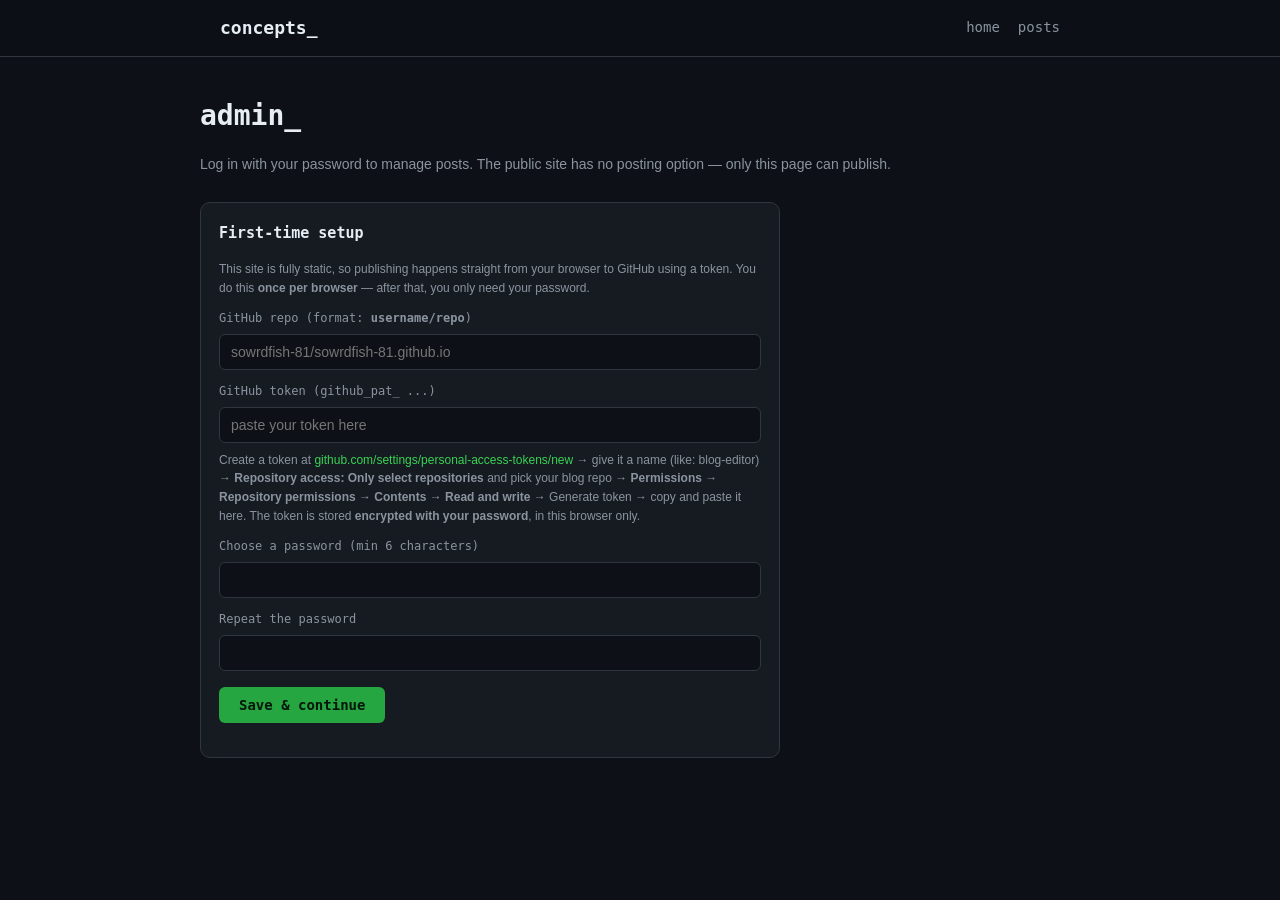
==== admin/index.html @ 2be6aa6a "admin at /admin with password login, edit+delete posts, english ui, bug fixes" ====
<!DOCTYPE html>
<html lang="en">
<head>
<meta charset="UTF-8">
<meta name="viewport" content="width=device-width, initial-scale=1.0">
<title>admin — concepts_</title>
<meta name="robots" content="noindex, nofollow">
<link rel="icon" href="data:image/svg+xml,%3Csvg xmlns='http://www.w3.org/2000/svg' viewBox='0 0 16 16'%3E%3Crect width='16' height='16' rx='3' fill='%230d1117'/%3E%3Crect x='2' y='2' width='5' height='5' fill='%2339d353'/%3E%3Crect x='9' y='2' width='5' height='5' fill='%2326a641'/%3E%3Crect x='2' y='9' width='5' height='5' fill='%23006d32'/%3E%3Crect x='9' y='9' width='5' height='5' fill='%230e4429'/%3E%3C/svg%3E">
<link rel="stylesheet" href="../style.css">
</head>
<body>

<header class="nav">
  <div class="wrap">
    <a class="logo" href="../index.html">concepts_</a>
    <nav>
      <a href="../index.html">home</a>
      <a href="../index.html#posts">posts</a>
    </nav>
  </div>
</header>

<main class="wrap editor">
  <h1>admin_</h1>
  <p class="sub">Log in with your password to manage posts. The public site has no posting option — only this page can publish.</p>

  <!-- ============ LOGIN ============ -->
  <div class="card" id="login-card" style="display:none; max-width:440px">
    <h3 class="auth-head">
      <svg width="15" height="15" viewBox="0 0 16 16" fill="currentColor" aria-hidden="true"><path d="M4 4a4 4 0 0 1 8 0v2h.25c.97 0 1.75.78 1.75 1.75v5.5A1.75 1.75 0 0 1 12.25 15h-8.5A1.75 1.75 0 0 1 2 13.25v-5.5C2 6.78 2.78 6 3.75 6H4V4Zm6.5 0v2h-5V4a2.5 2.5 0 0 1 5 0Z"/></svg>
      Login
    </h3>
    <label>Password</label>
    <input type="password" id="login-pass" placeholder="your admin password">
    <p style="margin-top:16px">
      <button class="primary" id="btn-unlock">Unlock</button>
    </p>
    <div class="status" id="login-status"></div>
    <p class="hint">Forgot your password? <a href="#" id="reset-vault">Reset admin</a> — you will have to paste your GitHub token once more.</p>
  </div>

  <!-- ============ FIRST-TIME SETUP ============ -->
  <div class="card" id="setup-card" style="display:none; max-width:580px">
    <h3>First-time setup</h3>
    <p class="hint" style="margin-top:0">This site is fully static, so publishing happens straight from your browser to GitHub using a token. You do this <b>once per browser</b> — after that, you only need your password.</p>
    <label>GitHub repo (format: <b>username/repo</b>)</label>
    <input type="text" id="su-repo" placeholder="sowrdfish-81/sowrdfish-81.github.io">
    <label>GitHub token (github_pat_ ...)</label>
    <input type="password" id="su-token" placeholder="paste your token here">
    <p class="hint">
      Create a token at <a href="https://github.com/settings/personal-access-tokens/new" target="_blank" rel="noopener">github.com/settings/personal-access-tokens/new</a> &rarr;
      give it a name (like: blog-editor) &rarr; <b>Repository access: Only select repositories</b> and pick your blog repo &rarr;
      <b>Permissions &rarr; Repository permissions &rarr; Contents &rarr; Read and write</b> &rarr; Generate token &rarr; copy and paste it here.
      The token is stored <b>encrypted with your password</b>, in this browser only.
    </p>
    <label>Choose a password (min 6 characters)</label>
    <input type="password" id="su-pass">
    <label>Repeat the password</label>
    <input type="password" id="su-pass2">
    <p style="margin-top:16px">
      <button class="primary" id="btn-setup">Save &amp; continue</button>
    </p>
    <div class="status" id="setup-status"></div>
  </div>

  <!-- ============ EDITOR (after login) ============ -->
  <div id="editor-ui" style="display:none">
    <p class="hint" style="margin:-14px 0 20px">
      connected to <b id="who-repo"></b> &middot; <a href="#" id="btn-lock">Lock</a>
    </p>

    <div class="editing-note" id="editing-note">
      <span>Editing: <b id="editing-title"></b></span>
      <button class="ghost" id="btn-cancel-edit">cancel</button>
    </div>

    <div class="tabs">
      <button class="tab active" data-tab="tab-post">New post</button>
      <button class="tab" data-tab="tab-practice">Practice log</button>
      <button class="tab" data-tab="tab-manage">All posts</button>
    </div>

    <!-- TAB: NEW POST -->
    <div id="tab-post">
      <div class="card">
        <div class="row">
          <div>
            <label>Title</label>
            <input type="text" id="p-title" placeholder="for example: Sliding Window Technique">
          </div>
          <div style="max-width:180px">
            <label>Date</label>
            <input type="date" id="p-date">
          </div>
        </div>
        <label>Tags (separate with commas)</label>
        <input type="text" id="p-tags" placeholder="arrays, sliding-window">
        <label>What you learned (markdown works: ## heading, **bold**, `code`, - list, ``` code block ```)</label>
        <textarea id="p-body" placeholder="Today I learned Sliding Window...

## Main idea

...

## Code

&#96;&#96;&#96;cpp
int sum = 0, l = 0;
for (int r = 0; r &lt; n; r++) {
    sum += a[r];
    while (sum &gt; k) sum -= a[l++];
    // window [l..r] is valid
}
&#96;&#96;&#96;

## Mistakes I made
..."></textarea>
        <p>
          <label style="display:inline-flex;align-items:center;gap:8px;margin:14px 0 0;cursor:pointer">
            <input type="checkbox" id="p-preview" style="width:auto"> show live preview
          </label>
        </p>
        <div class="preview-box md-body" id="p-preview-box"></div>
        <p style="margin-top:16px">
          <button class="primary" id="btn-publish">Publish</button>
          <button class="ghost" id="btn-clear-post">Clear</button>
        </p>
        <div class="status" id="post-status"></div>
      </div>
    </div>

    <!-- TAB: PRACTICE LOG -->
    <div id="tab-practice" style="display:none">
      <div class="card">
        <h3>Practice log — problems solved without writing a post</h3>
        <p class="hint" style="margin-top:0">This makes a green box on the heatmap. Writing a post already makes that day green — no need to log those days again.</p>
        <div class="row">
          <div>
            <label>Date</label>
            <input type="date" id="a-date">
          </div>
          <div>
            <label>Problems solved</label>
            <input type="number" id="a-count" min="1" value="1">
          </div>
        </div>
        <p style="margin-top:16px">
          <button class="primary" id="btn-log">Log it</button>
        </p>
        <div class="status" id="log-status"></div>
      </div>
    </div>

    <!-- TAB: ALL POSTS -->
    <div id="tab-manage" style="display:none">
      <div class="card">
        <h3>All posts</h3>
        <div id="mgr-list"><p class="mgr-meta">loading...</p></div>
        <div class="status" id="mgr-status"></div>
      </div>
    </div>
  </div>
</main>

<script src="../app.js"></script>
<script src="../github.js"></script>
<script>
  const $ = id => document.getElementById(id);

  // ---------- crypto vault: token encrypted with the password ----------
  const b64u = bytes => btoa(String.fromCharCode(...new Uint8Array(bytes)));
  const unb64u = s => new Uint8Array([...atob(s)].map(c => c.charCodeAt(0)));

  async function deriveKey(pass, salt) {
    const km = await crypto.subtle.importKey("raw", new TextEncoder().encode(pass), "PBKDF2", false, ["deriveKey"]);
    return crypto.subtle.deriveKey(
      { name: "PBKDF2", salt, iterations: 150000, hash: "SHA-256" },
      km, { name: "AES-GCM", length: 256 }, false, ["encrypt", "decrypt"]);
  }
  async function makeVault(pass, token) {
    const salt = crypto.getRandomValues(new Uint8Array(16));
    const iv = crypto.getRandomValues(new Uint8Array(12));
    const key = await deriveKey(pass, salt);
    const ct = await crypto.subtle.encrypt({ name: "AES-GCM", iv }, key, new TextEncoder().encode(token));
    return b64u(salt) + "." + b64u(iv) + "." + b64u(ct);
  }
  async function openVault(pass) {
    const blob = localStorage.getItem("cb_vault");
    if (!blob) throw new Error("no vault");
    const [s, i, c] = blob.split(".");
    const key = await deriveKey(pass, unb64u(s));
    const pt = await crypto.subtle.decrypt({ name: "AES-GCM", iv: unb64u(i) }, key, unb64u(c));
    return new TextDecoder().decode(pt);
  }

  // ---------- helpers ----------
  const todayStr = () => {
    const d = new Date();
    return d.getFullYear() + "-" + String(d.getMonth() + 1).padStart(2, "0") + "-" + String(d.getDate()).padStart(2, "0");
  };
  function guessRepo() {
    const h = location.hostname;
    if (h.endsWith(".github.io")) {
      const owner = h.replace(/\.github\.io$/, "");
      const seg = location.pathname.split("/").filter(Boolean)[0];
      // project pages: https://owner.github.io/<repo>/  (ignore file paths and the admin folder)
      if (seg && !seg.includes(".") && seg !== "admin") return owner + "/" + seg;
      return owner + "/" + owner;
    }
    return "";
  }
  function show(which) {
    $("login-card").style.display = which === "login" ? "" : "none";
    $("setup-card").style.display = which === "setup" ? "" : "none";
    $("editor-ui").style.display = which === "editor" ? "" : "none";
  }
  function enterEditor(token) {
    GH.setSessionToken(token);
    sessionStorage.setItem("cb_tok", token);
    $("who-repo").textContent = GH.repo();
    show("editor");
    loadManager();
  }
  function setEditing(edit) {
    window._editing = edit;
    $("editing-note").style.display = edit ? "flex" : "none";
    $("editing-title").textContent = edit ? edit.title : "";
    $("btn-publish").textContent = edit ? "Save changes" : "Publish";
  }
  function clearForm() {
    $("p-title").value = ""; $("p-tags").value = ""; $("p-body").value = "";
    $("p-preview-box").innerHTML = ""; $("p-preview").checked = false;
    $("post-status").textContent = "";
    setEditing(null);
  }

  // ---------- boot ----------
  (async function boot() {
    $("p-date").value = todayStr();
    $("a-date").value = todayStr();
    if (!localStorage.getItem("cb_repo")) {
      const guess = guessRepo();
      if (guess) localStorage.setItem("cb_repo", guess);
    }
    $("su-repo").value = GH.repo();
    if (localStorage.getItem("cb_vault")) {
      const tok = sessionStorage.getItem("cb_tok");
      if (tok) enterEditor(tok); else show("login");
    } else {
      show("setup");
    }
  })();

  // ---------- tabs ----------
  document.querySelectorAll(".tab").forEach(btn => {
    btn.addEventListener("click", () => {
      document.querySelectorAll(".tab").forEach(b => b.classList.remove("active"));
      btn.classList.add("active");
      for (const t of ["tab-post", "tab-practice", "tab-manage"]) $(t).style.display = (t === btn.dataset.tab) ? "" : "none";
      if (btn.dataset.tab === "tab-manage") loadManager();
    });
  });

  // ---------- login ----------
  $("btn-unlock").addEventListener("click", async () => {
    const st = $("login-status");
    const pass = $("login-pass").value;
    if (!pass) { st.className = "status err"; st.textContent = "Enter your password."; return; }
    st.className = "status"; st.textContent = "Unlocking...";
    try {
      const token = await openVault(pass);
      $("login-pass").value = "";
      enterEditor(token);
    } catch (e) {
      st.className = "status err";
      st.textContent = "Wrong password.";
    }
  });
  $("login-pass").addEventListener("keydown", e => { if (e.key === "Enter") $("btn-unlock").click(); });

  $("reset-vault").addEventListener("click", e => {
    e.preventDefault();
    if (!confirm("Reset admin? The saved token will be deleted and you will have to paste it again.")) return;
    localStorage.removeItem("cb_vault");
    sessionStorage.removeItem("cb_tok");
    GH.setSessionToken("");
    $("su-repo").value = GH.repo();
    show("setup");
  });

  // ---------- first-time setup ----------
  $("btn-setup").addEventListener("click", async () => {
    const st = $("setup-status");
    const repo = $("su-repo").value, token = $("su-token").value.trim();
    const p1 = $("su-pass").value, p2 = $("su-pass2").value;
    if (!repo.includes("/") || !token) {
      st.className = "status err";
      st.textContent = "Enter the repo as 'username/repo' and paste a token.";
      return;
    }
    if (p1.length < 6) { st.className = "status err"; st.textContent = "Password must be at least 6 characters."; return; }
    if (p1 !== p2) { st.className = "status err"; st.textContent = "The two passwords do not match."; return; }
    localStorage.setItem("cb_repo", repo.trim().replace(/^https?:\/\/github\.com\//i, "").replace(/\/+$/, ""));
    GH.setSessionToken(token);
    st.className = "status"; st.textContent = "Testing the token...";
    try {
      await GH.test();
      localStorage.setItem("cb_vault", await makeVault(p1, token));
      $("su-token").value = ""; $("su-pass").value = ""; $("su-pass2").value = "";
      enterEditor(token);
    } catch (e) {
      st.className = "status err";
      st.textContent = "Failed: " + e.message;
    }
  });

  // ---------- preview ----------
  let pvTimer = null;
  $("p-preview").addEventListener("change", () => {
    if ($("p-preview").checked) updatePreview(); else $("p-preview-box").innerHTML = "";
  });
  $("p-body").addEventListener("input", () => {
    if (!$("p-preview").checked) return;
    clearTimeout(pvTimer);
    pvTimer = setTimeout(updatePreview, 250);
  });
  function updatePreview() {
    const body = $("p-body").value;
    const title = $("p-title").value || "Untitled";
    $("p-preview-box").innerHTML = "<h1 style='font-size:22px'>" + esc(title) + "</h1>" + (body.trim() ? md(body) : "");
  }

  // ---------- publish (new post + save changes) ----------
  $("btn-publish").addEventListener("click", async () => {
    const st = $("post-status");
    const title = $("p-title").value.trim();
    const date = $("p-date").value || todayStr();
    const tags = $("p-tags").value.split(",").map(s => s.trim()).filter(Boolean);
    const body = $("p-body").value.replace(/\r\n/g, "\n").trim();
    const editing = window._editing || null;

    if (!title || !body) {
      st.className = "status err";
      st.textContent = "Title and body are both required.";
      return;
    }

    const btnPub = $("btn-publish");
    btnPub.disabled = true;
    st.className = "status";
    st.textContent = editing ? "Saving...\n1/3 uploading the post file" : "Publishing...\n1/3 uploading the post file";

    try {
      const base = date + "-" + slugify(title);
      let slug, file;
      if (editing && base === editing.base) {
        slug = editing.slug; file = editing.file;      // same name, just update
      } else {
        slug = base; file = slug + ".md"; let n = 2;
        while (await GH.getFile("posts/" + file)) { slug = base + "-" + n; file = slug + ".md"; n++; }
      }

      await GH.putFile("posts/" + file, body, (editing ? "edit post: " : "new post: ") + title);
      st.textContent += "\n2/3 updating the index";

      let idx = [];
      const existing = await GH.getFile("posts/index.json");
      if (existing) { try { idx = JSON.parse(existing.text); } catch (e) { idx = []; } }
      if (editing) idx = idx.filter(p => p.slug !== editing.slug);
      idx = idx.filter(p => p.slug !== slug);
      idx.push({
        slug, title, date, tags,
        description: stripMd(body).slice(0, 200),
        minutes: readMinutes(body),
        file,
      });
      idx.sort((a, b) => b.date.localeCompare(a.date));
      await GH.putFile("posts/index.json", JSON.stringify(idx, null, 2) + "\n", "update index: " + title);

      // if the date/title changed, remove the old file
      if (editing && file !== editing.file) {
        st.textContent += "\n3/3 removing the old file";
        await GH.deleteFile("posts/" + editing.file, "rename post file: " + editing.file + " -> " + file);
      }

      clearForm();
      st.className = "status ok";
      st.innerHTML = "&#10003; " + (editing ? "Changes saved!" : "Published!") +
        " <a href='../post.html?p=" + encodeURIComponent(slug) + "'>view the post</a> &middot; " +
        "<a href='../index.html'>home</a> (it can take 1&ndash;2 minutes to appear on the site)";
      loadManager();
    } catch (e) {
      st.className = "status err";
      st.textContent = "Failed: " + e.message + "\n(Don't worry — your text is still here in the tab, try again.)";
    } finally {
      btnPub.disabled = false;
    }
  });

  $("btn-clear-post").addEventListener("click", () => {
    if ($("p-body").value && !confirm("Clear everything?")) return;
    clearForm();
  });
  $("btn-cancel-edit").addEventListener("click", () => clearForm());

  // ---------- all posts: list / edit / delete ----------
  async function loadManager() {
    const list = $("mgr-list");
    let idx = [];
    try {
      const existing = await GH.getFile("posts/index.json");
      if (existing) idx = JSON.parse(existing.text);
    } catch (e) { idx = []; }
    idx.sort((a, b) => b.date.localeCompare(a.date));
    if (!idx.length) {
      list.innerHTML = '<p class="mgr-meta">No posts yet. Write your first one in the "New post" tab.</p>';
      return;
    }
    list.innerHTML = idx.map(p =>
      '<div class="mgr-row">' +
        '<div><div class="mgr-title">' + esc(p.title) + '</div>' +
        '<div class="mgr-meta">' + fmtDate(p.date) + ' &middot; ' + (p.tags || []).join(", ") + '</div></div>' +
        '<div class="mgr-actions">' +
          '<button class="ghost" data-edit="' + esc(p.slug) + '">Edit</button>' +
          '<button class="ghost" data-del="' + esc(p.slug) + '">Delete</button>' +
        '</div>' +
      '</div>'
    ).join("");
  }

  $("mgr-list").addEventListener("click", async e => {
    const editBtn = e.target.closest("[data-edit]");
    const delBtn = e.target.closest("[data-del]");
    if (!editBtn && !delBtn) return;

    let idx = [];
    const existing = await GH.getFile("posts/index.json");
    if (existing) { try { idx = JSON.parse(existing.text); } catch (err) { idx = []; } }

    if (editBtn) {
      const p = idx.find(x => x.slug === editBtn.getAttribute("data-edit"));
      if (!p) return;
      const res = await GH.getFile("posts/" + p.file);
      if (!res) { alert("Could not load the post file."); return; }
      $("p-title").value = p.title;
      $("p-date").value = p.date;
      $("p-tags").value = (p.tags || []).join(", ");
      $("p-body").value = res.text;
      setEditing({ slug: p.slug, file: p.file, base: p.date + "-" + p.title.toLowerCase().replace(/[^a-z0-9]+/g, "-").replace(/^-+|-+$/g, ""), title: p.title });
      document.querySelectorAll(".tab").forEach(b => b.classList.toggle("active", b.dataset.tab === "tab-post"));
      for (const t of ["tab-post", "tab-practice", "tab-manage"]) $(t).style.display = (t === "tab-post") ? "" : "none";
      $("tab-post").scrollIntoView({ behavior: "smooth", block: "start" });
      $("post-status").textContent = "";
    }

    if (delBtn) {
      const p = idx.find(x => x.slug === delBtn.getAttribute("data-del"));
      if (!p) return;
      if (!confirm("Delete '" + p.title + "' permanently?")) return;
      const st = $("mgr-status");
      st.className = "status";
      st.textContent = "Deleting...";
      try {
        await GH.deleteFile("posts/" + p.file, "delete post: " + p.title);
        idx = idx.filter(x => x.slug !== p.slug);
        await GH.putFile("posts/index.json", JSON.stringify(idx, null, 2) + "\n", "update index after delete: " + p.title);
        st.className = "status ok";
        st.textContent = "Deleted '" + p.title + "'.";
        loadManager();
      } catch (err) {
        st.className = "status err";
        st.textContent = "Failed: " + err.message;
      }
    }
  });

  // ---------- practice log ----------
  $("btn-log").addEventListener("click", async () => {
    const st = $("log-status");
    const date = $("a-date").value, count = parseInt($("a-count").value, 10);
    if (!date || !(count > 0)) {
      st.className = "status err";
      st.textContent = "Pick a date and a problem count.";
      return;
    }
    st.className = "status";
    st.textContent = "Logging...";
    try {
      let act = {};
      const existing = await GH.getFile("activity.json");
      if (existing) { try { act = JSON.parse(existing.text); } catch (e) { act = {}; } }
      act[date] = (act[date] || 0) + count;
      await GH.putFile("activity.json", JSON.stringify(act, null, 2) + "\n", "practice log: " + date + " +" + count);
      st.className = "status ok";
      st.innerHTML = "&#10003; Logged +" + count + " for " + date + ". See it on the <a href='../index.html#heatmap'>heatmap</a>.";
    } catch (e) {
      st.className = "status err";
      st.textContent = "Failed: " + e.message;
    }
  });

  // ---------- lock ----------
  $("btn-lock").addEventListener("click", e => {
    e.preventDefault();
    sessionStorage.removeItem("cb_tok");
    GH.setSessionToken("");
    $("login-pass").value = "";
    $("login-status").textContent = "";
    clearForm();
    show("login");
  });
</script>
</body>
</html>
---- style.css ----
/* ================= theme ================= */
:root {
  --bg: #0d1117;
  --panel: #161b22;
  --border: #30363d;
  --text: #e6edf3;
  --muted: #8b949e;
  --green: #39d353;
  --green-dim: #26a641;
  --g0: #161b22;
  --g1: #0e4429;
  --g2: #006d32;
  --g3: #26a641;
  --g4: #39d353;
  --mono: ui-monospace, "Cascadia Code", "JetBrains Mono", Consolas, monospace;
}

* { box-sizing: border-box; }
html { scroll-behavior: smooth; }
body {
  margin: 0;
  background: var(--bg);
  color: var(--text);
  font-family: -apple-system, "Segoe UI", Roboto, "Noto Sans Bengali", Helvetica, Arial, sans-serif;
  font-size: 16px;
  line-height: 1.65;
}
a { color: var(--green); text-decoration: none; }
a:hover { text-decoration: underline; }

.wrap { max-width: 880px; margin: 0 auto; padding: 0 20px; }

/* ================= nav ================= */
.nav {
  border-bottom: 1px solid var(--border);
  position: sticky; top: 0; z-index: 50;
  background: rgba(13, 17, 23, 0.92);
  backdrop-filter: blur(6px);
}
.nav .wrap { display: flex; align-items: center; justify-content: space-between; height: 56px; }
.logo {
  font-family: var(--mono); font-weight: 700; font-size: 18px; color: var(--text);
}
.logo:hover { color: var(--green); text-decoration: none; }
.nav nav { display: flex; align-items: center; gap: 18px; }
.nav nav a { color: var(--muted); font-size: 14px; font-family: var(--mono); }
.nav nav a:hover { color: var(--text); text-decoration: none; }
.btn-new {
  background: var(--green-dim); color: #04160a !important;
  padding: 5px 12px; border-radius: 6px; font-weight: 700;
}
.btn-new:hover { background: var(--green); text-decoration: none; }

/* ================= hero ================= */
.hero { padding: 64px 0 40px; }
.hero h1 {
  font-family: var(--mono); font-size: 42px; margin: 0 0 10px;
}
.hero h1 .cursor {
  display: inline-block; width: 0.09em; min-width: 2px; height: 0.85em;
  background: var(--green); vertical-align: text-bottom; margin-left: 6px;
  animation: blink 1.1s steps(1) infinite;
}
@keyframes blink { 50% { opacity: 0; } }
.hero .tagline { color: var(--muted); font-size: 17px; margin: 0; }

/* ================= sections ================= */
section { padding: 28px 0; }
.sec-head { display: flex; align-items: baseline; justify-content: space-between; flex-wrap: wrap; gap: 8px; }
h2.sec-title {
  font-family: var(--mono); font-size: 22px; color: var(--text); margin: 0 0 14px;
}
h2.sec-title::before { content: "# "; color: var(--green-dim); }

/* ================= heatmap ================= */
.heatmap-scroll { overflow-x: auto; padding-bottom: 6px; }
.heatmap-inner { display: inline-flex; gap: 4px; min-width: 100%; }
.hm-days {
  display: grid; grid-template-rows: repeat(7, 12px); gap: 3px;
  font-family: var(--mono); font-size: 9px; color: var(--muted);
  width: 26px; flex: none; padding-top: 18px;
}
.hm-days span { display: flex; align-items: center; }
.hm-main { flex: none; }
.hm-months {
  display: grid; grid-auto-flow: column; grid-auto-columns: 12px; gap: 3px;
  height: 15px; font-family: var(--mono); font-size: 9px; color: var(--muted);
  margin-bottom: 3px; width: max-content;
}
.hm-months div { white-space: nowrap; overflow: visible; }
.hm-grid {
  display: grid; grid-auto-flow: column; grid-template-rows: repeat(7, 12px);
  grid-auto-columns: 12px; gap: 3px;
}
.cell {
  width: 12px; height: 12px; border-radius: 2px; background: var(--g0);
  outline: 1px solid rgba(255,255,255,0.04); cursor: pointer;
}
.cell.l1 { background: var(--g1); } .cell.l2 { background: var(--g2); }
.cell.l3 { background: var(--g3); } .cell.l4 { background: var(--g4); }
.cell.future { visibility: hidden; }
.hm-legend {
  display: flex; align-items: center; gap: 3px; justify-content: flex-end;
  font-family: var(--mono); font-size: 10px; color: var(--muted); margin-top: 8px;
}
.hm-legend .cell { cursor: default; }
.stats {
  display: flex; gap: 18px; flex-wrap: wrap; font-family: var(--mono);
  font-size: 12px; color: var(--muted); margin-bottom: 14px;
}
.stats b { color: var(--green); font-size: 15px; }

/* tooltip */
#tooltip {
  position: fixed; z-index: 100; pointer-events: none;
  background: #6e7681; color: #0d1117; font-size: 11px; font-weight: 600;
  padding: 4px 8px; border-radius: 5px; display: none; white-space: nowrap;
}

/* ================= post list ================= */
.post-item { padding: 18px 0; border-bottom: 1px solid var(--border); }
.post-item:last-child { border-bottom: none; }
.post-meta {
  display: flex; align-items: center; gap: 10px; flex-wrap: wrap;
  font-family: var(--mono); font-size: 12px; color: var(--muted); margin-bottom: 6px;
}
.cat { color: var(--green); }
.chip {
  background: var(--panel); border: 1px solid var(--border); border-radius: 999px;
  padding: 1px 9px; font-size: 11px; color: var(--muted);
}
.post-item h3 { margin: 0 0 4px; font-size: 19px; }
.post-item h3 a { color: var(--text); }
.post-item h3 a:hover { color: var(--green); text-decoration: none; }
.post-desc { color: var(--muted); font-size: 14px; margin: 0; }
.readmore { font-family: var(--mono); font-size: 13px; }

/* ================= about ================= */
.about-body { color: var(--muted); max-width: 640px; }

/* ================= footer ================= */
footer {
  border-top: 1px solid var(--border); margin-top: 40px; padding: 22px 0 40px;
  color: var(--muted); font-size: 13px;
}
footer .wrap { display: flex; justify-content: space-between; align-items: center; flex-wrap: wrap; gap: 10px; }
footer svg { vertical-align: middle; opacity: 0.8; }
footer a { color: var(--muted); }
footer a:hover { color: var(--green); }

/* ================= article (post.html) ================= */
.article { padding: 40px 0; max-width: 760px; }
.article .back { font-family: var(--mono); font-size: 13px; color: var(--muted); }
.article .back:hover { color: var(--green); }
.article h1.title { font-size: 32px; margin: 14px 0 6px; line-height: 1.25; }
.article .post-meta { margin-bottom: 8px; }
.md-body { margin-top: 26px; }
.md-body h1, .md-body h2, .md-body h3 {
  font-family: var(--mono); line-height: 1.35; margin: 28px 0 10px;
}
.md-body h1 { font-size: 24px; } .md-body h2 { font-size: 20px; } .md-body h3 { font-size: 17px; }
.md-body h2::before { content: "## "; color: var(--green-dim); }
.md-body h3::before { content: "### "; color: var(--green-dim); }
.md-body p { color: #c9d1d9; }
.md-body code {
  font-family: var(--mono); font-size: 13px; background: var(--panel);
  border: 1px solid var(--border); border-radius: 5px; padding: 1px 6px;
}
.md-body pre {
  background: var(--panel); border: 1px solid var(--border); border-radius: 8px;
  padding: 14px 16px; overflow-x: auto;
}
.md-body pre code { background: none; border: none; padding: 0; font-size: 13px; line-height: 1.6; }
.md-body ul { padding-left: 22px; color: #c9d1d9; }
.md-body li { margin: 4px 0; }
.md-body strong { color: var(--text); }
.md-body a { color: var(--green); }

/* ================= editor ================= */
.editor { padding: 36px 0 60px; }
.editor h1 { font-family: var(--mono); font-size: 28px; margin: 0 0 4px; }
.editor .sub { color: var(--muted); font-size: 14px; margin-bottom: 26px; }
.tabs { display: flex; gap: 8px; margin-bottom: 22px; }
.tab {
  font-family: var(--mono); font-size: 13px; padding: 6px 14px; border-radius: 6px;
  border: 1px solid var(--border); color: var(--muted); cursor: pointer; background: none;
}
.tab.active { background: var(--panel); color: var(--green); border-color: var(--green-dim); }
.card {
  background: var(--panel); border: 1px solid var(--border); border-radius: 10px;
  padding: 18px; margin-bottom: 18px;
}
.card h3 { font-family: var(--mono); font-size: 15px; margin: 0 0 14px; }
label { display: block; font-family: var(--mono); font-size: 12px; color: var(--muted); margin: 12px 0 5px; }
input[type=text], input[type=date], input[type=number], input[type=password], textarea, select {
  width: 100%; background: var(--bg); color: var(--text);
  border: 1px solid var(--border); border-radius: 6px; padding: 9px 11px;
  font-size: 14px; font-family: inherit;
}
input:focus, textarea:focus { outline: 2px solid var(--green-dim); border-color: transparent; }
textarea { font-family: var(--mono); font-size: 13px; line-height: 1.6; min-height: 320px; resize: vertical; }
.row { display: flex; gap: 12px; }
.row > div { flex: 1; }
button.primary {
  background: var(--green-dim); color: #04160a; font-weight: 700; font-size: 14px;
  border: none; border-radius: 6px; padding: 10px 20px; cursor: pointer; font-family: var(--mono);
}
button.primary:hover { background: var(--green); }
button.primary:disabled { opacity: 0.5; cursor: not-allowed; }
button.ghost {
  background: none; border: 1px solid var(--border); color: var(--muted);
  border-radius: 6px; padding: 8px 14px; cursor: pointer; font-family: var(--mono); font-size: 13px;
}
button.ghost:hover { color: var(--text); border-color: var(--muted); }
.status { font-family: var(--mono); font-size: 13px; margin-top: 12px; white-space: pre-wrap; }
.status.ok { color: var(--green); }
.status.err { color: #f85149; }
.hint { color: var(--muted); font-size: 12px; margin-top: 8px; line-height: 1.55; }
.hint a { color: var(--green); }
.preview-box {
  border: 1px dashed var(--border); border-radius: 8px; padding: 4px 16px; margin-top: 6px;
}
.preview-box:empty { display: none; }
details.setup { border: 1px solid var(--border); border-radius: 10px; padding: 0 18px; margin-bottom: 18px; background: var(--panel); }
details.setup summary {
  font-family: var(--mono); font-size: 14px; padding: 14px 0; cursor: pointer; color: var(--muted);
}
details.setup[open] summary { color: var(--text); }
.saved-note { color: var(--green); font-family: var(--mono); font-size: 12px; }

/* ================= admin: post manager ================= */
.mgr-row {
  display: flex; align-items: center; justify-content: space-between; gap: 12px;
  padding: 12px 2px; border-bottom: 1px solid var(--border);
}
.mgr-row:last-child { border-bottom: none; }
.mgr-title { font-weight: 600; font-size: 14px; }
.mgr-meta { font-family: var(--mono); font-size: 11px; color: var(--muted); margin-top: 2px; }
.mgr-actions { display: flex; gap: 8px; flex: none; }
.editing-note {
  background: rgba(14, 68, 41, 0.35); border: 1px solid var(--green-dim);
  border-radius: 6px; padding: 8px 12px; font-size: 13px; margin-bottom: 14px;
  display: none; align-items: center; justify-content: space-between; gap: 10px;
}
.auth-head { display: flex; align-items: center; gap: 8px; }
.auth-head svg { flex: none; }

@media (max-width: 640px) {
  .hero h1 { font-size: 32px; }
  .nav nav { gap: 12px; }
  .nav nav a.hide-sm { display: none; }
  .row { flex-direction: column; }
}
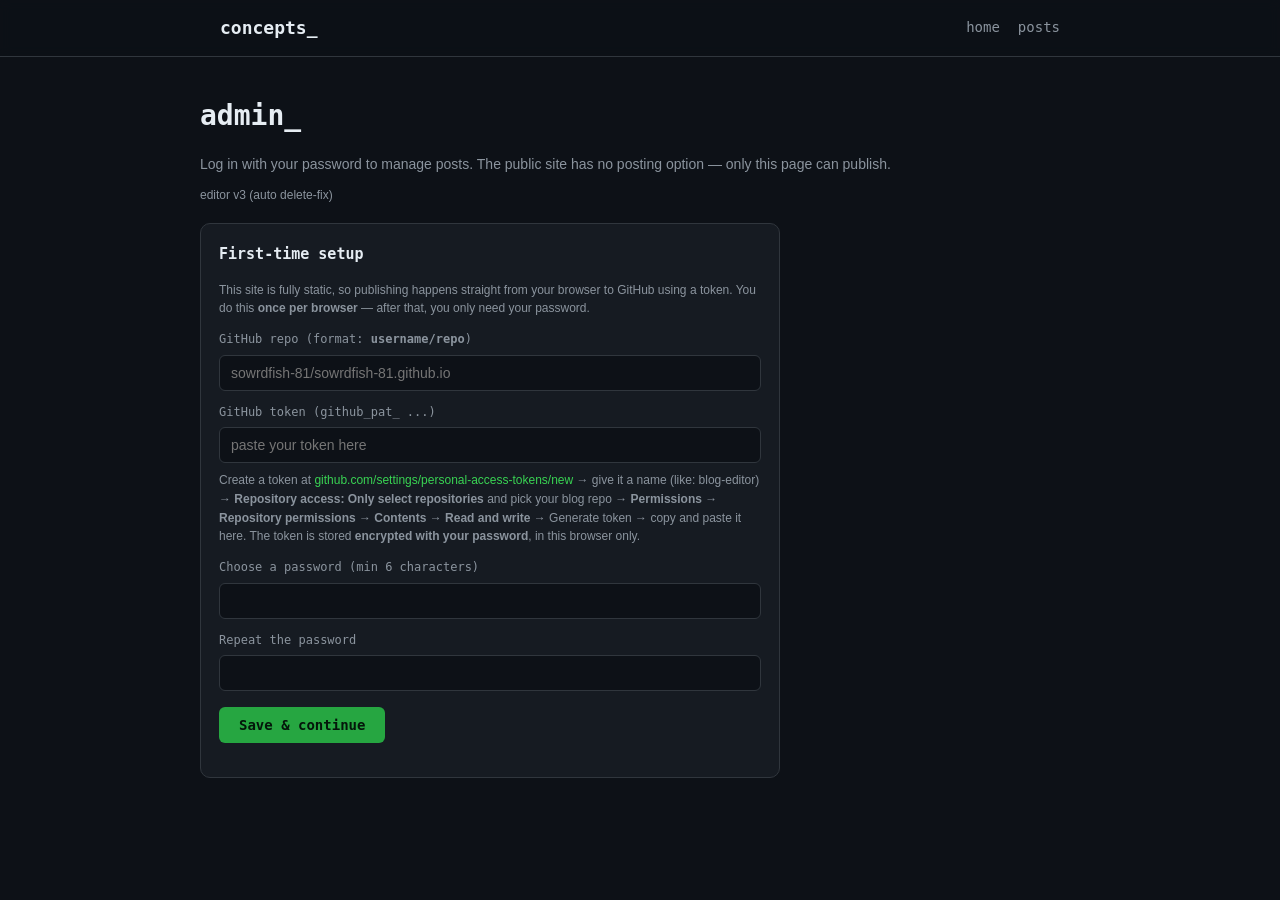
==== commit 3f5a728b: "admin: visible editor version badge" ====
--- a/admin/index.html
+++ b/admin/index.html
@@ -6,7 +6,7 @@
 <title>admin — concepts_</title>
 <meta name="robots" content="noindex, nofollow">
 <link rel="icon" href="data:image/svg+xml,%3Csvg xmlns='http://www.w3.org/2000/svg' viewBox='0 0 16 16'%3E%3Crect width='16' height='16' rx='3' fill='%230d1117'/%3E%3Crect x='2' y='2' width='5' height='5' fill='%2339d353'/%3E%3Crect x='9' y='2' width='5' height='5' fill='%2326a641'/%3E%3Crect x='2' y='9' width='5' height='5' fill='%23006d32'/%3E%3Crect x='9' y='9' width='5' height='5' fill='%230e4429'/%3E%3C/svg%3E">
-<link rel="stylesheet" href="../style.css">
+<link rel="stylesheet" href="../style.css?v=3">
 </head>
 <body>
 
@@ -23,6 +23,7 @@
 <main class="wrap editor">
   <h1>admin_</h1>
   <p class="sub">Log in with your password to manage posts. The public site has no posting option — only this page can publish.</p>
+  <p class="hint" id="ver-badge" style="margin:-16px 0 18px">editor v?</p>
 
   <!-- ============ LOGIN ============ -->
   <div class="card" id="login-card" style="display:none; max-width:440px">
@@ -162,10 +163,13 @@
   </div>
 </main>
 
-<script src="../app.js"></script>
-<script src="../github.js"></script>
+<script src="../app.js?v=3"></script>
+<script src="../github.js?v=3"></script>
 <script>
   const $ = id => document.getElementById(id);
+  const EDITOR_VERSION = "v3 (auto delete-fix)";
+  const vb = $("ver-badge");
+  if (vb) vb.textContent = "editor " + EDITOR_VERSION;
 
   // ---------- crypto vault: token encrypted with the password ----------
   const b64u = bytes => btoa(String.fromCharCode(...new Uint8Array(bytes)));
@@ -205,7 +209,8 @@
       const seg = location.pathname.split("/").filter(Boolean)[0];
       // project pages: https://owner.github.io/<repo>/  (ignore file paths and the admin folder)
       if (seg && !seg.includes(".") && seg !== "admin") return owner + "/" + seg;
-      return owner + "/" + owner;
+      // user site: the repo is named owner/owner.github.io
+      return owner + "/" + h;
     }
     return "";
   }
@@ -377,6 +382,10 @@
       idx.sort((a, b) => b.date.localeCompare(a.date));
       await GH.putFile("posts/index.json", JSON.stringify(idx, null, 2) + "\n", "update index: " + title);
 
+      // ask GitHub to rebuild the site immediately (auto-builds don't run on this account)
+      st.textContent += "\n3/3 asking GitHub to rebuild the site";
+      await GH.triggerPagesBuild();
+
       // if the date/title changed, remove the old file
       if (editing && file !== editing.file) {
         st.textContent += "\n3/3 removing the old file";
@@ -387,7 +396,7 @@
       st.className = "status ok";
       st.innerHTML = "&#10003; " + (editing ? "Changes saved!" : "Published!") +
         " <a href='../post.html?p=" + encodeURIComponent(slug) + "'>view the post</a> &middot; " +
-        "<a href='../index.html'>home</a> (it can take 1&ndash;2 minutes to appear on the site)";
+        "<a href='../index.html'>home</a> (usually live on the site in about a minute)";
       loadManager();
     } catch (e) {
       st.className = "status err";
@@ -410,7 +419,11 @@
     try {
       const existing = await GH.getFile("posts/index.json");
       if (existing) idx = JSON.parse(existing.text);
-    } catch (e) { idx = []; }
+    } catch (e) {
+      list.innerHTML = '<p class="mgr-meta" style="color:#f85149">Could not load posts: ' + esc(String(e.message || e)) +
+        ' — if the token expired, use "Lock" &rarr; "Reset admin" and paste a fresh one.</p>';
+      return;
+    }
     idx.sort((a, b) => b.date.localeCompare(a.date));
     if (!idx.length) {
       list.innerHTML = '<p class="mgr-meta">No posts yet. Write your first one in the "New post" tab.</p>';
@@ -464,6 +477,7 @@
         await GH.deleteFile("posts/" + p.file, "delete post: " + p.title);
         idx = idx.filter(x => x.slug !== p.slug);
         await GH.putFile("posts/index.json", JSON.stringify(idx, null, 2) + "\n", "update index after delete: " + p.title);
+        await GH.triggerPagesBuild(); // site rebuild so the post disappears too
         st.className = "status ok";
         st.textContent = "Deleted '" + p.title + "'.";
         loadManager();
@@ -491,6 +505,7 @@
       if (existing) { try { act = JSON.parse(existing.text); } catch (e) { act = {}; } }
       act[date] = (act[date] || 0) + count;
       await GH.putFile("activity.json", JSON.stringify(act, null, 2) + "\n", "practice log: " + date + " +" + count);
+      await GH.triggerPagesBuild(); // heatmap update needs a site rebuild
       st.className = "status ok";
       st.innerHTML = "&#10003; Logged +" + count + " for " + date + ". See it on the <a href='../index.html#heatmap'>heatmap</a>.";
     } catch (e) {
--- a/style.css
+++ b/style.css
@@ -65,7 +65,7 @@
 .hero .tagline { color: var(--muted); font-size: 17px; margin: 0; }
 
 /* ================= sections ================= */
-section { padding: 28px 0; }
+section { padding: 28px 0; scroll-margin-top: 70px; }
 .sec-head { display: flex; align-items: baseline; justify-content: space-between; flex-wrap: wrap; gap: 8px; }
 h2.sec-title {
   font-family: var(--mono); font-size: 22px; color: var(--text); margin: 0 0 14px;
